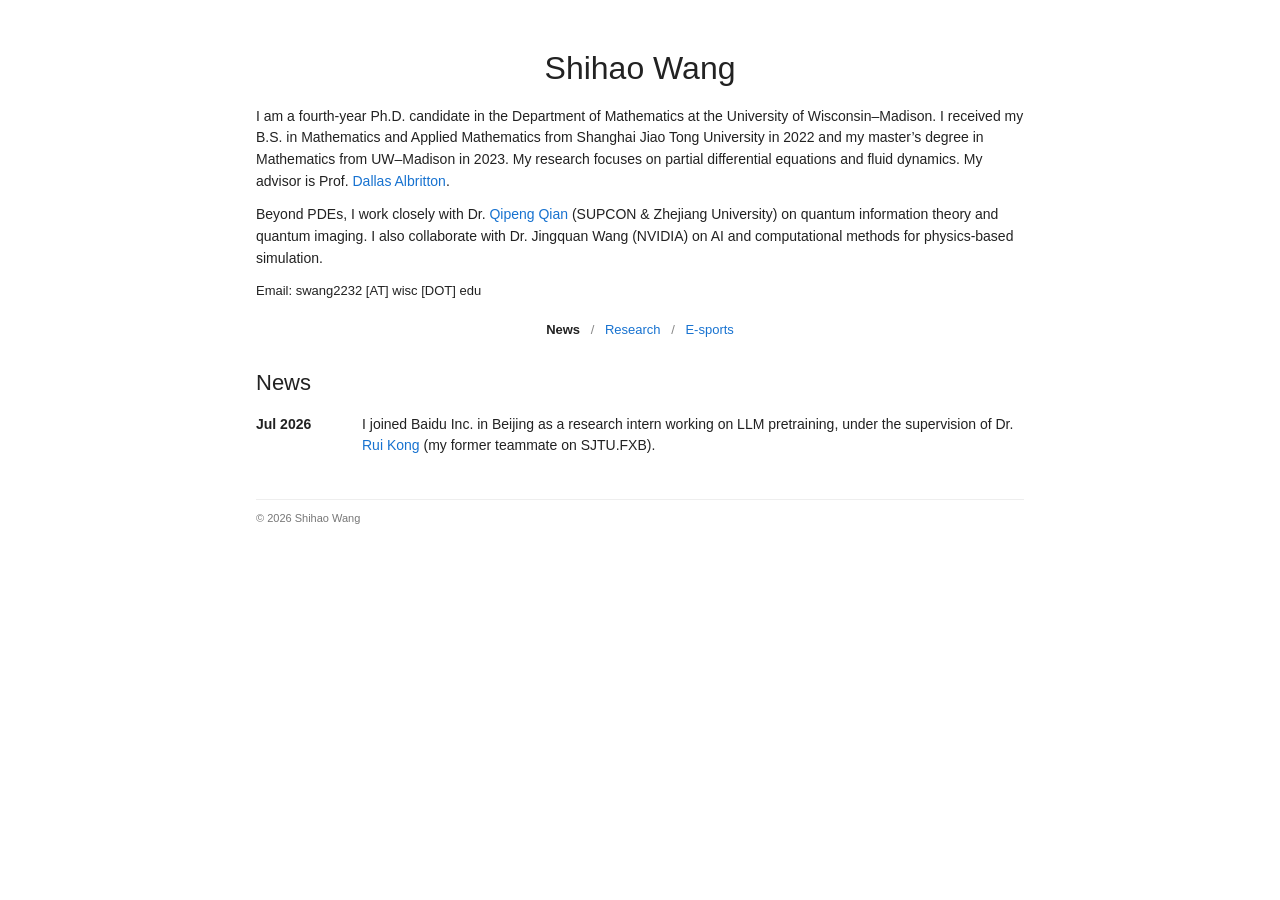
==== index.html @ ec25e183 "Expand the General gaming introduction with favorite genres" ====
<!DOCTYPE html>
<!-- Adapted from Jon Barron's public academic website: https://github.com/jonbarron/jonbarron.github.io -->
<html lang="en">
  <head>
    <meta charset="utf-8">
    <meta name="viewport" content="width=device-width, initial-scale=1">
    <meta name="author" content="Shihao Wang">
    <meta name="description" content="Shihao Wang, fourth-year Ph.D. candidate in mathematics at the University of Wisconsin–Madison. Research in partial differential equations, fluid dynamics, quantum information theory, and quantum imaging.">
    <meta name="theme-color" content="#ffffff">
    <title>Shihao Wang</title>
    <link rel="stylesheet" href="./stylesheet.css">
    <link rel="stylesheet" href="./styles.css?v=20261117-inventory">
    <script type="module" src="./app.js?v=20261117-inventory"></script>
  </head>
  <body>
    <a class="skip-link" href="#main">Skip to content</a>
    <main class="page" id="main">
      <header class="bio" id="about">
        <div class="bio-text">
          <h1 class="name">Shihao Wang</h1>
          <p>
            I am a fourth-year Ph.D. candidate in the Department of Mathematics at the University of Wisconsin–Madison.
            I received my B.S. in Mathematics and Applied Mathematics from Shanghai Jiao Tong University in 2022
            and my master’s degree in Mathematics from UW–Madison in 2023.
            My research focuses on partial differential equations and fluid dynamics.
            My advisor is Prof. <a href="https://dalbrit.github.io/" target="_blank" rel="noopener noreferrer">Dallas Albritton</a>.
          </p>
          <p>
            Beyond PDEs, I work closely with Dr. <a href="https://qqian99.github.io/personal-website/index.html" target="_blank" rel="noopener noreferrer">Qipeng Qian</a> (SUPCON &amp; Zhejiang University)
            on quantum information theory and quantum imaging.
            I also collaborate with Dr. Jingquan Wang (NVIDIA) on AI and computational methods for physics-based simulation.
          </p>
          <p class="email-line">Email: swang2232 [AT] wisc [DOT] edu</p>
          <nav class="bio-links" role="tablist" aria-label="Homepage sections">
            <a class="page-tab" id="page-news-tab" href="#news" role="tab" aria-selected="true" aria-controls="news">News</a><span aria-hidden="true"> / </span>
            <a class="page-tab" id="page-research-tab" href="#research" role="tab" aria-selected="false" aria-controls="research" tabindex="-1">Research</a><span aria-hidden="true"> / </span>
            <a class="page-tab" id="page-esports-tab" href="#esports" role="tab" aria-selected="false" aria-controls="esports" tabindex="-1">E-sports</a>
          </nav>
        </div>
      </header>

      <section id="news" role="tabpanel" aria-labelledby="page-news-tab">
        <div class="section-header">
          <h2 id="news-title">News</h2>
          <dl id="news-items" class="news-list">
            <div class="news-item">
              <dt><time datetime="2026-07">Jul 2026</time></dt>
              <dd>I joined Baidu Inc. in Beijing as a research intern working on LLM pretraining, under the supervision of Dr. <a href="https://rui-kong.github.io/" target="_blank" rel="noopener noreferrer">Rui Kong</a> (my former teammate on SJTU.FXB).</dd>
            </div>
          </dl>
        </div>
      </section>

      <section id="research" role="tabpanel" aria-labelledby="page-research-tab" hidden>
        <div class="section-header">
          <h2 id="research-title">Research</h2>
          <div class="publication-toolbar">
            <div class="filter-group" role="group" aria-label="Filter research by topic">
              <button class="filter active" type="button" data-topic="all" aria-pressed="true">All</button><span aria-hidden="true"> / </span>
              <button class="filter" type="button" data-topic="quantum" aria-pressed="false">Quantum</button><span aria-hidden="true"> / </span>
              <button class="filter" type="button" data-topic="pde" aria-pressed="false">PDE</button><span aria-hidden="true"> / </span>
              <button class="filter" type="button" data-topic="others" aria-pressed="false">Others</button>
            </div>
          </div>
        </div>
        <div id="publication-list" aria-live="polite"><p class="loading-note">Loading research…</p></div>
        <noscript><p class="section-header">Please enable JavaScript to view the research list.</p></noscript>
      </section>

      <section class="esports-section" id="esports" role="tabpanel" aria-labelledby="page-esports-tab" hidden>
        <div class="section-header">
          <h2 id="esports-title">E-sports</h2>
          <div class="esports-tabs" role="tablist" aria-label="E-sports sections">
            <button class="esports-tab active" id="dota-tab" type="button" role="tab" aria-selected="true" aria-controls="esport-dota" data-esport="dota">Dota2</button><span aria-hidden="true"> / </span>
            <button class="esports-tab" id="general-tab" type="button" role="tab" aria-selected="false" aria-controls="esport-general" tabindex="-1" data-esport="general">General</button>
          </div>
          <div id="esport-dota" role="tabpanel" aria-labelledby="dota-tab">
          <p class="dota-intro">I started playing DotA on Warcraft III in 2012 and have since logged around 9,000 hours in Dota 2. My &quot;career&quot; includes university teams and collegiate competitions. I primarily play offlane, with mid/safelane as my secondary roles.</p>
          <h3 class="subsection-title">Competitive Experience</h3>
          <div class="experience-table-wrap" role="region" aria-label="Competitive experience" tabindex="0">
            <table class="experience-table">
              <caption class="sr-only">Dota 2 university teams and collegiate competitions</caption>
              <thead><tr><th scope="col">Years</th><th scope="col">Institution</th><th scope="col">Team &amp; Competition</th><th scope="col">ID</th><th scope="col">Role</th></tr></thead>
              <tbody>
                <tr><td>2018–2019</td><td>Shanghai Jiao Tong University</td><td>Varsity Team @ Various tournaments</td><td>Setsuna</td><td>Supp / Hard supp</td></tr>
                <tr><td>2020–2021</td><td>Shanghai Jiao Tong University</td><td>SJTU.FXB @ ESS II</td><td>KAGAMI</td><td>Mid / Safe</td></tr>
                <tr><td>2021–2022</td><td>University of Wisconsin-Madison</td><td>G3ss Gang @ CSL Open League</td><td>KAGAMI</td><td>Mid / Off</td></tr>
              </tbody>
            </table>
          </div>
          <h3 class="subsection-title">MMR Milestones</h3>
          <dl class="timeline">
            <div><dt><time datetime="2020-10">Oct 2020</time></dt><dd>Reached <strong>5,000 MMR</strong>.</dd></div>
            <div><dt><time datetime="2023-09">Sep 2023</time></dt><dd>Reached <strong>5,630 MMR</strong> (Immortal).</dd></div>
            <div><dt><time datetime="2024-02">Feb 2024</time></dt><dd>Reached <strong>6,000 MMR</strong>.</dd></div>
            <div><dt><time datetime="2024-06">Jun 2024</time></dt><dd>Reached <strong>7,000 MMR</strong>.</dd></div>
            <div><dt><time datetime="2025-06">Jun 2025</time></dt><dd>Reached <strong>7,500 MMR</strong>.</dd></div>
            <div><dt><time datetime="2026-05">May 2026</time></dt><dd>Reached <strong>8,000 MMR</strong>, ranking in the <strong>top 800</strong> on the US East server.</dd></div>
          </dl>
          <p class="mmr-status">Adjusted to <strong>6337 MMR</strong> after <a href="https://www.dota2.com/summerscrub2026" target="_blank" rel="noopener noreferrer">Valve's MMR rescaling</a> (<time datetime="2026-08">August 2026</time>). Leaderboard position unchanged, currently ranked 937.</p>
          <h3 class="subsection-title">Main Account Statistics</h3>
          <div class="player-strip">
            <div class="player-avatar" id="player-avatar" aria-hidden="true"></div>
            <div class="player-summary"><strong id="player-name">KAGAMI</strong><div class="profile-links"><a href="https://www.opendota.com/players/889388443" target="_blank" rel="noopener noreferrer">OpenDota</a><span aria-hidden="true"> / </span><a href="https://stratz.com/players/889388443" target="_blank" rel="noopener noreferrer">STRATZ</a></div></div>
            <div class="rank-medal" id="rank-medal" role="img" aria-label="Immortal, leaderboard rank 937"><img id="rank-medal-image" src="https://www.opendota.com/assets/images/dota2/rank_icons/rank_icon_8.png" alt=""><span class="rank-number" id="rank-number" aria-hidden="true">937</span></div>
          </div>
          <dl class="dota-stats" aria-label="Dota 2 recorded statistics">
            <div><dt>Matches</dt><dd id="stat-total">—</dd></div>
            <div><dt>Win rate</dt><dd id="stat-rate">—</dd></div>
            <div><dt>Wins / losses</dt><dd><span id="stat-wins">—</span> / <span id="stat-losses">—</span></dd></div>
          </dl>
          <p class="signature-heroes">My signature heroes are <strong>Night Stalker</strong>, <strong>Windranger</strong>, and <strong>Broodmother</strong>.</p>
          <div class="hero-table-wrap"><table class="hero-table"><caption class="sr-only">Dota 2 hero usage on this account, ordered by matches played</caption><thead><tr><th scope="col">Hero</th><th scope="col">Matches</th><th scope="col">Win rate</th><th scope="col" aria-label="Average kills / deaths / assists">K / D / A</th></tr></thead><tbody id="hero-body"><tr><td colspan="4" class="hero-empty">Loading hero statistics…</td></tr></tbody></table></div>
          <button id="toggle-heroes" class="text-button" type="button" aria-expanded="false" aria-controls="hero-body" hidden>Show all heroes</button>
          <p id="hero-coverage" class="stats-note">Public matches on this account, including Turbo.</p>
          <p id="data-state" class="data-state"><span>Loading from OpenDota</span></p>
          <p id="stats-message" class="stats-note" role="status"></p>
          </div>
          <div id="esport-general" role="tabpanel" aria-labelledby="general-tab" hidden>
            <p class="general-intro">Besides Dota 2, <s>which I played for a living</s>, I have also played other competitive PvP games, with over 1,000 hours each in StarCraft II and Rainbow Six Siege.</p>
            <p class="general-intro">I am broadly interested in all kinds of video games. My favorite genres are racing games (the Need for Speed and Forza Horizon series), strategy games (the Total War series), and real-time strategy games (from StarCraft and Age of Empires to Command &amp; Conquer). Below is a selection from my Steam library.</p>
            <h3 class="subsection-title" id="inventory-title">Selected Inventory</h3>
            <p id="inventory-state" class="inventory-state" role="status">Loading selected games…</p>
            <ul id="game-inventory" class="game-grid" aria-labelledby="inventory-title" aria-busy="true"></ul>
            <button id="toggle-games" class="text-button inventory-toggle" type="button" aria-expanded="false" aria-controls="game-inventory" hidden>Show all games</button>
          </div>
        </div>
      </section>
      <footer class="site-footer"><span>© <span id="copyright-year">2026</span> Shihao Wang</span></footer>
    </main>
  </body>
</html>
---- stylesheet.css ----
/* latin-ext */
@font-face {
  font-family: 'Lato';
  font-style: italic;
  font-weight: 400;
  font-display: swap;
  src: local('Lato Italic'), local('Lato-Italic'), url(https://fonts.gstatic.com/s/lato/v15/S6u8w4BMUTPHjxsAUi-qNiXg7eU0.woff2) format('woff2');
  unicode-range: U+0100-024F, U+0259, U+1E00-1EFF, U+2020, U+20A0-20AB, U+20AD-20CF, U+2113, U+2C60-2C7F, U+A720-A7FF;
}
/* latin */
@font-face {
  font-family: 'Lato';
  font-style: italic;
  font-weight: 400;
  font-display: swap;
  src: local('Lato Italic'), local('Lato-Italic'), url(https://fonts.gstatic.com/s/lato/v15/S6u8w4BMUTPHjxsAXC-qNiXg7Q.woff2) format('woff2');
  unicode-range: U+0000-00FF, U+0131, U+0152-0153, U+02BB-02BC, U+02C6, U+02DA, U+02DC, U+2000-206F, U+2074, U+20AC, U+2122, U+2191, U+2193, U+2212, U+2215, U+FEFF, U+FFFD;
}
/* latin-ext */
@font-face {
  font-family: 'Lato';
  font-style: italic;
  font-weight: 700;
  font-display: swap;
  src: local('Lato Bold Italic'), local('Lato-BoldItalic'), url(https://fonts.gstatic.com/s/lato/v15/S6u_w4BMUTPHjxsI5wq_FQftx9897sxZ.woff2) format('woff2');
  unicode-range: U+0100-024F, U+0259, U+1E00-1EFF, U+2020, U+20A0-20AB, U+20AD-20CF, U+2113, U+2C60-2C7F, U+A720-A7FF;
}
/* latin */
@font-face {
  font-family: 'Lato';
  font-style: italic;
  font-weight: 700;
  font-display: swap;
  src: local('Lato Bold Italic'), local('Lato-BoldItalic'), url(https://fonts.gstatic.com/s/lato/v15/S6u_w4BMUTPHjxsI5wq_Gwftx9897g.woff2) format('woff2');
  unicode-range: U+0000-00FF, U+0131, U+0152-0153, U+02BB-02BC, U+02C6, U+02DA, U+02DC, U+2000-206F, U+2074, U+20AC, U+2122, U+2191, U+2193, U+2212, U+2215, U+FEFF, U+FFFD;
}
/* latin-ext */
@font-face {
  font-family: 'Lato';
  font-style: normal;
  font-weight: 400;
  font-display: swap;
  src: local('Lato Regular'), local('Lato-Regular'), url(https://fonts.gstatic.com/s/lato/v15/S6uyw4BMUTPHjxAwXiWtFCfQ7A.woff2) format('woff2');
  unicode-range: U+0100-024F, U+0259, U+1E00-1EFF, U+2020, U+20A0-20AB, U+20AD-20CF, U+2113, U+2C60-2C7F, U+A720-A7FF;
}
/* latin */
@font-face {
  font-family: 'Lato';
  font-style: normal;
  font-weight: 400;
  font-display: swap;
  src: local('Lato Regular'), local('Lato-Regular'), url(https://fonts.gstatic.com/s/lato/v15/S6uyw4BMUTPHjx4wXiWtFCc.woff2) format('woff2');
  unicode-range: U+0000-00FF, U+0131, U+0152-0153, U+02BB-02BC, U+02C6, U+02DA, U+02DC, U+2000-206F, U+2074, U+20AC, U+2122, U+2191, U+2193, U+2212, U+2215, U+FEFF, U+FFFD;
}
/* latin-ext */
@font-face {
  font-family: 'Lato';
  font-style: normal;
  font-weight: 700;
  font-display: swap;
  src: local('Lato Bold'), local('Lato-Bold'), url(https://fonts.gstatic.com/s/lato/v15/S6u9w4BMUTPHh6UVSwaPGQ3q5d0N7w.woff2) format('woff2');
  unicode-range: U+0100-024F, U+0259, U+1E00-1EFF, U+2020, U+20A0-20AB, U+20AD-20CF, U+2113, U+2C60-2C7F, U+A720-A7FF;
}
/* latin */
@font-face {
  font-family: 'Lato';
  font-style: normal;
  font-weight: 700;
  font-display: swap;
  src: local('Lato Bold'), local('Lato-Bold'), url(https://fonts.gstatic.com/s/lato/v15/S6u9w4BMUTPHh6UVSwiPGQ3q5d0.woff2) format('woff2');
  unicode-range: U+0000-00FF, U+0131, U+0152-0153, U+02BB-02BC, U+02C6, U+02DA, U+02DC, U+2000-206F, U+2074, U+20AC, U+2122, U+2191, U+2193, U+2212, U+2215, U+FEFF, U+FFFD;
}

body {
  font-family: 'Lato', Verdana, Helvetica, sans-serif;
  font-size: 14px;
}

a {
  color: #1772d0;
  text-decoration: none;
}

a:focus,
a:hover {
  color: #f09228;
  text-decoration: none;
}

h2 {
  margin: 0;
  font-weight: 400;
  font-size: 22px;
}

.page {
  width: 100%;
  max-width: 800px;
  margin: 0 auto;
}

.bio {
  display: flex;
  align-items: center;
}

.bio-text {
  width: 63%;
  padding: 2.5%;
  box-sizing: border-box;
}

.bio-photo {
  width: 37%;
  padding: 2.5%;
  box-sizing: border-box;
}

.bio-photo img {
  width: 100%;
  height: auto;
  display: block;
  object-fit: cover;
  border-radius: 50%;
}

.name {
  padding-top: 20px;
  margin: 0;
  font-weight: 400;
  font-size: 32px;
  text-align: center;
}

.bio-links {
  text-align: center;
}

.section-header {
  padding: 16px;
}

.highlight {
  background-color: #ffffd0;
}

.papers {
  display: flex;
  flex-direction: column;
  gap: 10px;
  margin-top: 10px;
}

.paper,
.misc-row {
  display: grid;
  grid-template-columns: 192px minmax(0, 1fr);
  align-items: center;
}

.paper.highlighted {
  background-color: #ffffd0;
}

.paper-media,
.misc-badge {
  padding: 16px;
}

.misc-badge {
  text-align: center;
}

.paper-info,
.misc-links {
  padding: 8px;
}

.papertitle {
  font-size: 14px;
  font-weight: 700;
}

.paper-authors {
  text-wrap: balance;
}

.paper-authors a,
.paper-authors strong,
.paper-authors .author {
  white-space: nowrap;
}

.award {
  color: red;
}

.award-highlight {
  color: #ff8080;
}

.paper-desc {
  margin: 14px 0 0;
}

.one {
  width: 160px;
  height: 160px;
  position: relative;
}

.one-short,
.one-short .two {
  height: 120px;
}

.two {
  width: 160px;
  height: 160px;
  position: absolute;
  opacity: 0;
  pointer-events: none;
  transition: opacity 0.2s ease-in-out;
}

.one img,
.paper-media > img {
  width: 100%;
  height: auto;
  display: block;
}

.one video {
  width: 100%;
  height: 100%;
  display: block;
}

.paper:hover > .paper-media > .one > .two,
.paper.hover-active > .paper-media > .one > .two {
  opacity: 1;
  pointer-events: auto;
}

.colored-box {
  color: #000;
  padding: 20px;
  display: inline-block;
  border-radius: 10px;
}

.site-footer {
  text-align: right;
  font-size: small;
  margin-top: 18px;
}

@media (max-width: 600px) {
  body {
    margin: 0;
  }

  .bio {
    flex-direction: column-reverse;
  }

  .bio-text {
    width: 100%;
    padding: 8px 16px;
  }

  .bio-photo {
    width: 100%;
    padding: 20px 16px 0;
    text-align: center;
  }

  .bio-photo img {
    width: 148px;
    margin: 0 auto;
  }

  .name {
    padding-top: 8px;
    font-size: 28px;
  }

  .paper,
  .misc-row {
    grid-template-columns: 124px minmax(0, 1fr);
  }

  .paper-media,
  .misc-badge {
    padding: 12px 8px 12px 12px;
  }

  .paper-info,
  .misc-links {
    padding: 10px 12px 10px 6px;
  }

  .one,
  .two {
    width: 104px;
    height: 104px;
  }

  .one-short,
  .one-short .two {
    height: 78px;
  }

  .colored-box {
    padding: 12px 8px;
    box-sizing: border-box;
    width: 104px;
  }

  .colored-box h2 {
    font-size: 15px;
  }
}
---- styles.css ----
/* Personal adaptations to the unmodified Jon Barron template in stylesheet.css. */
*{box-sizing:border-box}
html{scroll-padding-top:24px}
body{margin:0;background:#fff;color:#222;line-height:1.55}
button{font-family:inherit;font-size:inherit;cursor:pointer}
button:focus-visible,a:focus-visible{outline:2px solid #1772d0;outline-offset:3px}
button:disabled{cursor:wait;opacity:.6}
[hidden]{display:none!important}
.page{padding:20px 0 30px}
.bio-text{width:100%;padding:16px 16px 10px}
.name{padding-top:8px}
.bio-text>p{margin:12px 0}
.email-line{font-size:13px}
.bio-links{margin:18px 0 0;font-size:13px}
.page-tab[aria-selected="true"]{color:#222;font-weight:700}
.bio-links>span,.profile-links>span{padding:0 7px;color:#888}
.section-header{padding:16px}
.news-list{margin:14px 0 0}
.news-item{display:grid;grid-template-columns:90px minmax(0,1fr);gap:16px}
.news-item dt{font-weight:700;white-space:nowrap}
.news-item dd{margin:0}
.publication-toolbar{display:flex;align-items:center;justify-content:space-between;gap:15px;margin-top:10px;font-size:13px}
.filter-group{display:flex;flex-wrap:wrap;align-items:center;row-gap:4px}
.filter{color:#1772d0;background:none;border:0;padding:2px 0}
.filter:hover,.esports-tab:hover,.text-button:hover{color:#f09228}
.filter.active{color:#222;font-weight:700}
.filter-group>span{color:#999;padding:0 8px}
.papers{margin-top:0;gap:20px}
.paper-status{font-weight:400}
.paper{grid-template-columns:minmax(0,1fr);align-items:start}
.paper-info{padding:0 16px}
.papertitle{margin:0 0 2px;line-height:1.5}
.paper-title-link{font-weight:400;white-space:nowrap}
.paper-authors{margin:0;text-wrap:initial}
.paper-authors span{white-space:normal}
.contribution-note{margin:3px 0 0;font-size:12px;color:#666;font-style:italic}
.paper-venue{margin-top:2px;font-size:13px}
.paper-links{margin-top:3px;font-size:13px}
.paper-links>*+*::before{content:' / ';color:#777;margin:0 5px}
.loading-note,.empty-filter{margin:0;padding:10px 16px;color:#666}
.esports-section{margin-top:0}
.esports-tabs{display:flex;align-items:center;margin:10px 0 16px;font-size:13px}
.esports-tab{color:#1772d0;background:none;border:0;padding:2px 0}
.esports-tab.active{color:#222;font-weight:700}
.esports-tabs>span{color:#999;padding:0 8px}
.dota-intro{margin:0 0 18px}
#esport-general{min-height:30px}
.general-intro{margin:0 0 18px}
.game-grid{display:grid;grid-template-columns:repeat(6,minmax(0,1fr));gap:22px 14px;list-style:none;margin:16px 0 0;padding:0;align-items:start}
.game-card{min-width:0}
.game-card figure{margin:0}
.game-cover{aspect-ratio:2/3;width:100%;overflow:hidden;background-color:#f2f2f2;background-repeat:no-repeat;border-radius:2px}
.game-cover img{display:block;width:100%;height:100%;object-fit:cover}
.game-card figcaption{margin-top:7px;color:#444;font-size:11.5px;line-height:1.4;overflow-wrap:anywhere}
.cover-unavailable{display:flex;align-items:center;justify-content:center;padding:12px;color:#666;font-size:12px;text-align:center}
.inventory-state{font-size:13px;color:#666;margin:12px 0}
.inventory-toggle{font-size:13px;margin-top:10px;padding:10px 0}
.subsection-title{font-size:15px;font-weight:700;margin:20px 0 8px}
.subsection-title+p{margin:0 0 14px}
.experience-table-wrap{overflow-x:auto}
.experience-table-wrap:focus-visible{outline:2px solid #1772d0;outline-offset:3px}
.experience-table{width:100%;min-width:650px;border-collapse:collapse;text-align:left;font-size:12px}
.experience-table th{font-weight:400;color:#666;border-bottom:1px solid #ccc;padding:7px 12px 7px 0}
.experience-table td{padding:9px 12px 9px 0;border-bottom:1px solid #eee;vertical-align:top}
.experience-table th:last-child,.experience-table td:last-child{padding-right:0}
.experience-table th:nth-child(2){width:28%}
.experience-table th:nth-child(3){width:29%}
.experience-table td:first-child,.experience-table td:nth-child(4),.experience-table td:last-child{white-space:nowrap}
.timeline{margin:0;font-size:13px}
.timeline>div{display:grid;grid-template-columns:135px minmax(0,1fr);gap:15px;margin:7px 0}
.timeline dt{color:#666}
.timeline dd{margin:0}
.mmr-status{margin:16px 0 0;font-size:13px;line-height:1.6}
.player-strip{display:flex;align-items:center;gap:10px}
.player-avatar{width:38px;height:38px;background:#f4f4f4;flex-shrink:0}
.player-avatar img{display:block;width:100%;height:100%;object-fit:cover}
.rank-medal{position:relative;width:42px;height:42px;flex-shrink:0}
.rank-medal img{display:block;width:42px;height:42px}
.rank-number{position:absolute;left:0;right:0;bottom:3px;text-align:center;color:#ecd9c8;font-size:9px;font-weight:700;line-height:10px;text-shadow:1px 1px 2px #000,0 0 3px #000}
.rank-medal.image-unavailable{height:auto;font-size:12px;color:#666;text-align:center}
.rank-medal.image-unavailable .rank-number{position:static;color:inherit;text-shadow:none;font-size:12px}
.profile-links{font-size:12px;margin-top:1px}
.profile-links>span{padding-inline:3px}
.dota-stats{display:flex;flex-wrap:wrap;column-gap:28px;row-gap:10px;margin:18px 0 20px;font-size:13px}
.dota-stats>div{display:flex;align-items:center;gap:7px}
.dota-stats dt{color:#666}
.dota-stats dd{margin:0;font-weight:700}
.signature-heroes{margin:0 0 14px;font-size:13px}
.hero-table-wrap{overflow:auto}
.hero-table{width:100%;min-width:340px;border-collapse:collapse;font-size:12px;text-align:left;font-variant-numeric:tabular-nums}
.hero-table th{font-weight:400;color:#666;border-bottom:1px solid #ccc;padding:7px 0}
.hero-table td{padding:8px 0;border-bottom:1px solid #eee}
.hero-table th:first-child{width:36%}
.hero-table th:not(:first-child),.hero-table td:not(:first-child){text-align:right;padding-left:12px}
.hero-kda{white-space:nowrap}
.hero-cell{display:flex;align-items:center;gap:8px;white-space:nowrap}
.hero-portrait{width:36px;height:21px;object-fit:cover}
.hero-fallback{width:36px;height:21px;display:inline-flex;justify-content:center;align-items:center;background:#f1f1f1;color:#888}
.hero-empty{text-align:center;padding:20px 5px!important;white-space:normal;color:#666}
.text-button{font-size:12px;border:0;padding:10px 0 6px;background:none;color:#1772d0}
.data-state{font-size:11px;color:#666;margin:10px 0 0}
.stats-note{font-size:11px;color:#777;line-height:1.5;margin:2px 0 0}
.site-footer{margin:26px 16px 0;border-top:1px solid #eee;padding-top:10px;display:flex;justify-content:space-between;gap:15px;font-size:11px;color:#777;text-align:left}
.sr-only{position:absolute;width:1px;height:1px;margin:-1px;padding:0;overflow:hidden;clip:rect(0,0,0,0);white-space:nowrap;border:0}
.skip-link{position:fixed;top:-60px;left:12px;background:#fff;border:1px solid #aaa;padding:8px 12px;z-index:10}
.skip-link:focus{top:10px}
@media(max-width:700px){.game-grid{grid-template-columns:repeat(4,minmax(0,1fr))}}
@media(max-width:520px){.game-grid{grid-template-columns:repeat(3,minmax(0,1fr));gap:20px 12px}}
@media(max-width:360px){.game-grid{grid-template-columns:repeat(2,minmax(0,1fr))}}
@media(max-width:600px){
  .page{padding:12px 0 22px}
  .bio-text{padding:8px 18px 10px}
  .name{font-size:28px}
  .section-header{padding:14px 18px}
  .news-item{grid-template-columns:76px minmax(0,1fr);gap:12px}
  .paper{grid-template-columns:minmax(0,1fr)}
  .paper-info{padding:0 18px}
  .papers{gap:22px}
  .publication-toolbar{font-size:12px}
  .publication-toolbar{align-items:flex-start}
  .filter-group>span{padding-inline:6px}
  .dota-stats{column-gap:20px;row-gap:8px}
  .timeline>div{grid-template-columns:108px minmax(0,1fr);gap:10px}
  .site-footer{margin-inline:18px;flex-direction:column;gap:4px}
}
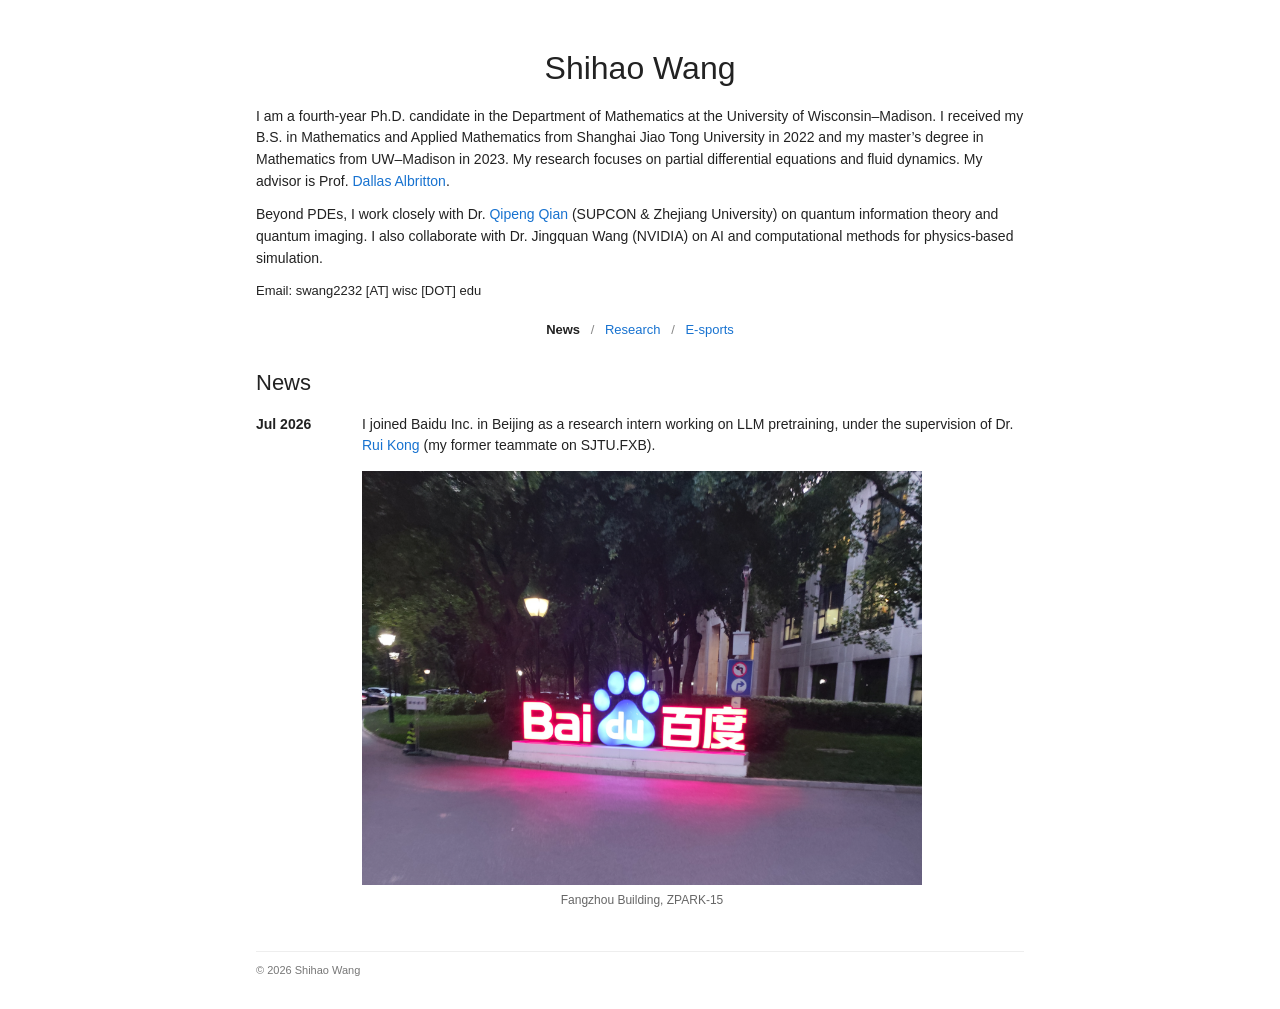
==== commit 9cf3aa15: "Add Fangzhou Building photo to Baidu internship news" ====
--- a/index.html
+++ b/index.html
@@ -9,8 +9,8 @@
     <meta name="theme-color" content="#ffffff">
     <title>Shihao Wang</title>
     <link rel="stylesheet" href="./stylesheet.css">
-    <link rel="stylesheet" href="./styles.css?v=20261117-inventory">
-    <script type="module" src="./app.js?v=20261117-inventory"></script>
+    <link rel="stylesheet" href="./styles.css?v=20261117-news-photo">
+    <script type="module" src="./app.js?v=20261117-curated"></script>
   </head>
   <body>
     <a class="skip-link" href="#main">Skip to content</a>
@@ -45,7 +45,13 @@
           <dl id="news-items" class="news-list">
             <div class="news-item">
               <dt><time datetime="2026-07">Jul 2026</time></dt>
-              <dd>I joined Baidu Inc. in Beijing as a research intern working on LLM pretraining, under the supervision of Dr. <a href="https://rui-kong.github.io/" target="_blank" rel="noopener noreferrer">Rui Kong</a> (my former teammate on SJTU.FXB).</dd>
+              <dd>
+                I joined Baidu Inc. in Beijing as a research intern working on LLM pretraining, under the supervision of Dr. <a href="https://rui-kong.github.io/" target="_blank" rel="noopener noreferrer">Rui Kong</a> (my former teammate on SJTU.FXB).
+                <figure class="news-photo">
+                  <img src="./assets/news/fangzhou-building.png" alt="Illuminated Baidu sign outside Fangzhou Building at dusk" width="928" height="685" loading="lazy" decoding="async">
+                  <figcaption>Fangzhou Building, ZPARK-15</figcaption>
+                </figure>
+              </dd>
             </div>
           </dl>
         </div>
@@ -117,12 +123,12 @@
           <p id="stats-message" class="stats-note" role="status"></p>
           </div>
           <div id="esport-general" role="tabpanel" aria-labelledby="general-tab" hidden>
-            <p class="general-intro">Besides Dota 2, <s>which I played for a living</s>, I have also played other competitive PvP games, with over 1,000 hours each in StarCraft II and Rainbow Six Siege.</p>
-            <p class="general-intro">I am broadly interested in all kinds of video games. My favorite genres are racing games (the Need for Speed and Forza Horizon series), strategy games (the Total War series), and real-time strategy games (from StarCraft and Age of Empires to Command &amp; Conquer). Below is a selection from my Steam library.</p>
+            <p class="general-intro">Besides Dota 2, <s>which I played for a living</s>, I have also enjoyed other competitive PvP games, with over 1,000 hours each in <strong>StarCraft II</strong> and <strong>Rainbow Six Siege</strong>.</p>
+            <p class="general-intro">Moreover, I am broadly interested in all kinds of video games. My favorite genres are racing (the <strong>NFS</strong> and <strong>Forza</strong> series), real-time strategy (the <strong>SC</strong>, <strong>AoE</strong>, and <strong>C&amp;C</strong> series), and first-person shooters (the <strong>R6</strong> and <strong>Battlefield</strong> series). Below is part of my Steam library.</p>
             <h3 class="subsection-title" id="inventory-title">Selected Inventory</h3>
             <p id="inventory-state" class="inventory-state" role="status">Loading selected games…</p>
             <ul id="game-inventory" class="game-grid" aria-labelledby="inventory-title" aria-busy="true"></ul>
-            <button id="toggle-games" class="text-button inventory-toggle" type="button" aria-expanded="false" aria-controls="game-inventory" hidden>Show all games</button>
+            <button id="toggle-games" class="text-button inventory-toggle" type="button" aria-expanded="false" aria-controls="game-inventory" hidden>Show more</button>
           </div>
         </div>
       </section>
--- a/styles.css
+++ b/styles.css
@@ -19,6 +19,9 @@
 .news-item{display:grid;grid-template-columns:90px minmax(0,1fr);gap:16px}
 .news-item dt{font-weight:700;white-space:nowrap}
 .news-item dd{margin:0}
+.news-photo{width:100%;max-width:560px;margin:14px 0 0}
+.news-photo img{display:block;width:100%;height:auto}
+.news-photo figcaption{margin-top:6px;font-size:12px;color:#666;text-align:center}
 .publication-toolbar{display:flex;align-items:center;justify-content:space-between;gap:15px;margin-top:10px;font-size:13px}
 .filter-group{display:flex;flex-wrap:wrap;align-items:center;row-gap:4px}
 .filter{color:#1772d0;background:none;border:0;padding:2px 0}
@@ -104,15 +107,13 @@
 .sr-only{position:absolute;width:1px;height:1px;margin:-1px;padding:0;overflow:hidden;clip:rect(0,0,0,0);white-space:nowrap;border:0}
 .skip-link{position:fixed;top:-60px;left:12px;background:#fff;border:1px solid #aaa;padding:8px 12px;z-index:10}
 .skip-link:focus{top:10px}
-@media(max-width:700px){.game-grid{grid-template-columns:repeat(4,minmax(0,1fr))}}
-@media(max-width:520px){.game-grid{grid-template-columns:repeat(3,minmax(0,1fr));gap:20px 12px}}
-@media(max-width:360px){.game-grid{grid-template-columns:repeat(2,minmax(0,1fr))}}
+@media(max-width:700px){.game-grid{grid-template-columns:repeat(3,minmax(0,1fr));gap:20px 12px}}
 @media(max-width:600px){
   .page{padding:12px 0 22px}
   .bio-text{padding:8px 18px 10px}
   .name{font-size:28px}
   .section-header{padding:14px 18px}
-  .news-item{grid-template-columns:76px minmax(0,1fr);gap:12px}
+  .news-item{grid-template-columns:minmax(0,1fr);gap:6px}
   .paper{grid-template-columns:minmax(0,1fr)}
   .paper-info{padding:0 18px}
   .papers{gap:22px}
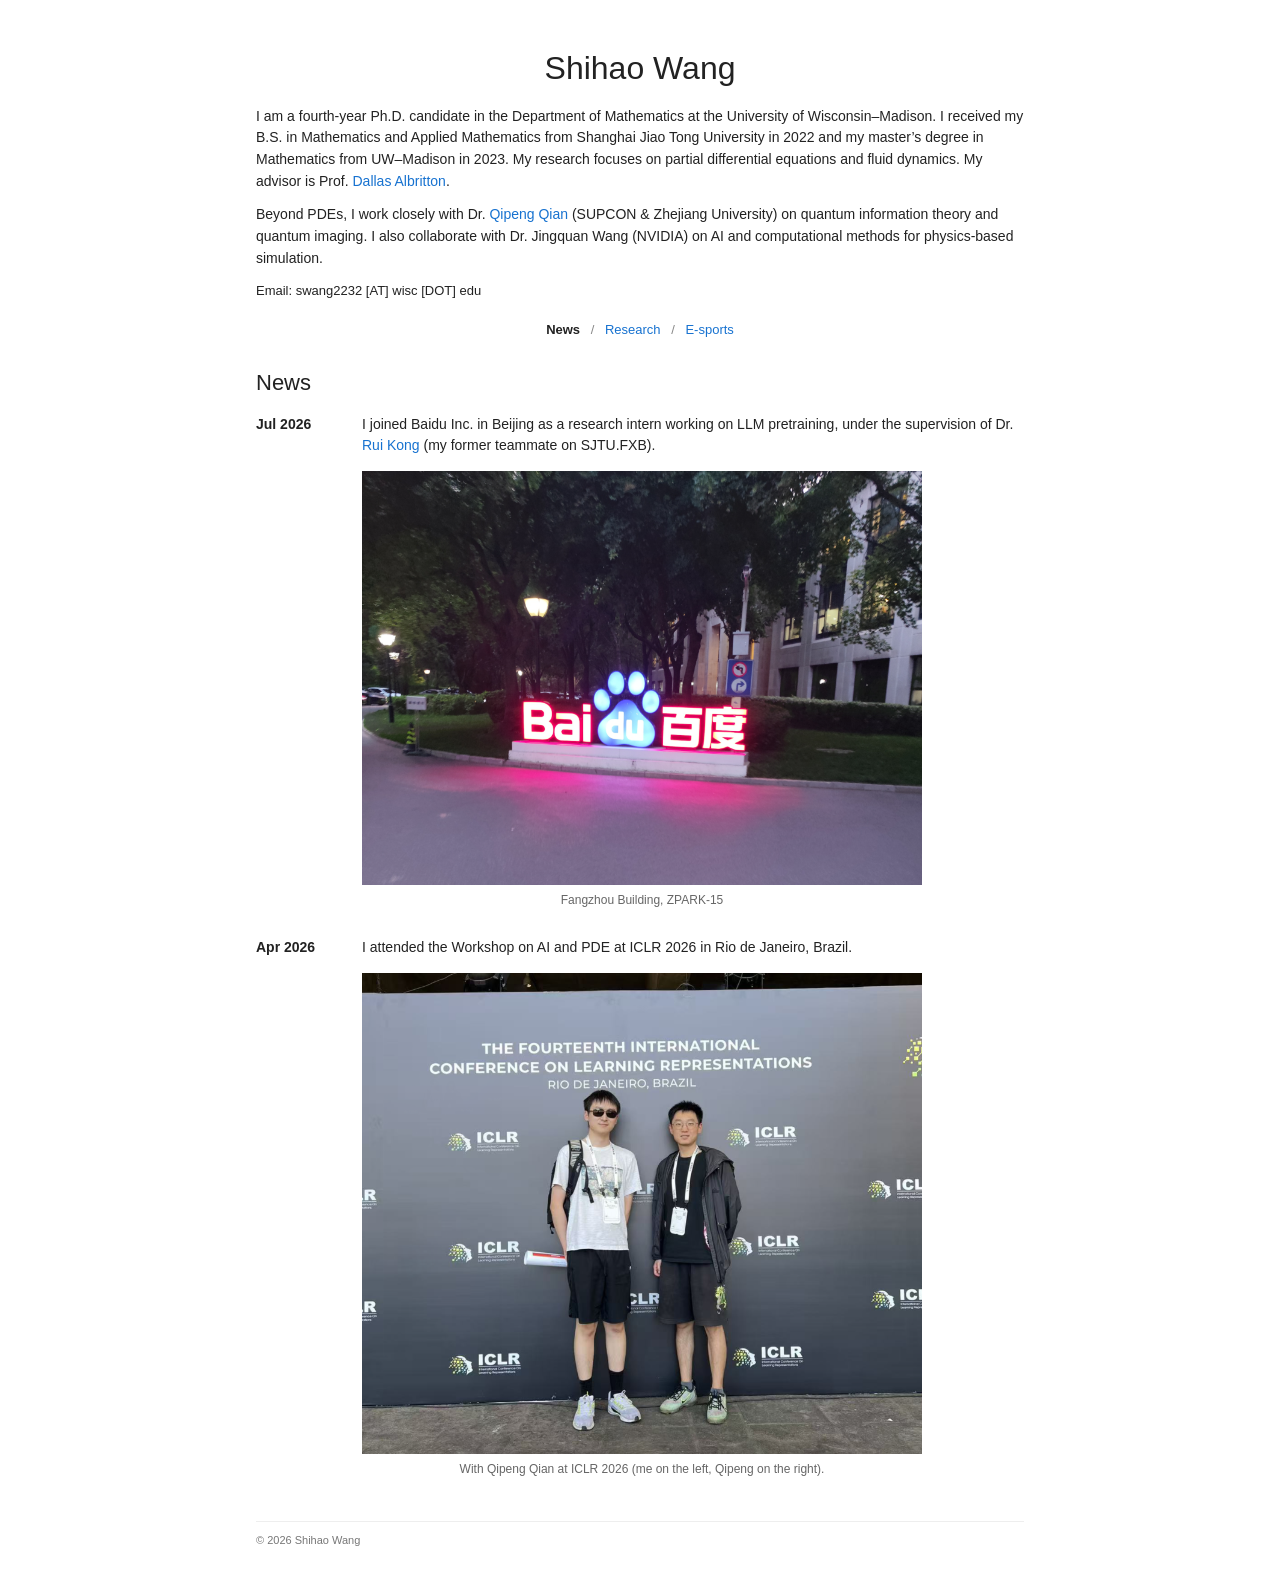
==== commit a468e1aa: "Add April 2026 ICLR workshop news and photo" ====
--- a/index.html
+++ b/index.html
@@ -1,138 +1,148 @@
-<!DOCTYPE html>
-<!-- Adapted from Jon Barron's public academic website: https://github.com/jonbarron/jonbarron.github.io -->
-<html lang="en">
-  <head>
-    <meta charset="utf-8">
-    <meta name="viewport" content="width=device-width, initial-scale=1">
-    <meta name="author" content="Shihao Wang">
-    <meta name="description" content="Shihao Wang, fourth-year Ph.D. candidate in mathematics at the University of Wisconsin–Madison. Research in partial differential equations, fluid dynamics, quantum information theory, and quantum imaging.">
-    <meta name="theme-color" content="#ffffff">
-    <title>Shihao Wang</title>
-    <link rel="stylesheet" href="./stylesheet.css">
-    <link rel="stylesheet" href="./styles.css?v=20261117-news-photo">
-    <script type="module" src="./app.js?v=20261117-curated"></script>
-  </head>
-  <body>
-    <a class="skip-link" href="#main">Skip to content</a>
-    <main class="page" id="main">
-      <header class="bio" id="about">
-        <div class="bio-text">
-          <h1 class="name">Shihao Wang</h1>
-          <p>
-            I am a fourth-year Ph.D. candidate in the Department of Mathematics at the University of Wisconsin–Madison.
-            I received my B.S. in Mathematics and Applied Mathematics from Shanghai Jiao Tong University in 2022
-            and my master’s degree in Mathematics from UW–Madison in 2023.
-            My research focuses on partial differential equations and fluid dynamics.
-            My advisor is Prof. <a href="https://dalbrit.github.io/" target="_blank" rel="noopener noreferrer">Dallas Albritton</a>.
-          </p>
-          <p>
-            Beyond PDEs, I work closely with Dr. <a href="https://qqian99.github.io/personal-website/index.html" target="_blank" rel="noopener noreferrer">Qipeng Qian</a> (SUPCON &amp; Zhejiang University)
-            on quantum information theory and quantum imaging.
-            I also collaborate with Dr. Jingquan Wang (NVIDIA) on AI and computational methods for physics-based simulation.
-          </p>
-          <p class="email-line">Email: swang2232 [AT] wisc [DOT] edu</p>
-          <nav class="bio-links" role="tablist" aria-label="Homepage sections">
-            <a class="page-tab" id="page-news-tab" href="#news" role="tab" aria-selected="true" aria-controls="news">News</a><span aria-hidden="true"> / </span>
-            <a class="page-tab" id="page-research-tab" href="#research" role="tab" aria-selected="false" aria-controls="research" tabindex="-1">Research</a><span aria-hidden="true"> / </span>
-            <a class="page-tab" id="page-esports-tab" href="#esports" role="tab" aria-selected="false" aria-controls="esports" tabindex="-1">E-sports</a>
-          </nav>
-        </div>
-      </header>
-
-      <section id="news" role="tabpanel" aria-labelledby="page-news-tab">
-        <div class="section-header">
-          <h2 id="news-title">News</h2>
-          <dl id="news-items" class="news-list">
-            <div class="news-item">
-              <dt><time datetime="2026-07">Jul 2026</time></dt>
-              <dd>
-                I joined Baidu Inc. in Beijing as a research intern working on LLM pretraining, under the supervision of Dr. <a href="https://rui-kong.github.io/" target="_blank" rel="noopener noreferrer">Rui Kong</a> (my former teammate on SJTU.FXB).
-                <figure class="news-photo">
-                  <img src="./assets/news/fangzhou-building.png" alt="Illuminated Baidu sign outside Fangzhou Building at dusk" width="928" height="685" loading="lazy" decoding="async">
-                  <figcaption>Fangzhou Building, ZPARK-15</figcaption>
-                </figure>
-              </dd>
-            </div>
-          </dl>
-        </div>
-      </section>
-
-      <section id="research" role="tabpanel" aria-labelledby="page-research-tab" hidden>
-        <div class="section-header">
-          <h2 id="research-title">Research</h2>
-          <div class="publication-toolbar">
-            <div class="filter-group" role="group" aria-label="Filter research by topic">
-              <button class="filter active" type="button" data-topic="all" aria-pressed="true">All</button><span aria-hidden="true"> / </span>
-              <button class="filter" type="button" data-topic="quantum" aria-pressed="false">Quantum</button><span aria-hidden="true"> / </span>
-              <button class="filter" type="button" data-topic="pde" aria-pressed="false">PDE</button><span aria-hidden="true"> / </span>
-              <button class="filter" type="button" data-topic="others" aria-pressed="false">Others</button>
-            </div>
-          </div>
-        </div>
-        <div id="publication-list" aria-live="polite"><p class="loading-note">Loading research…</p></div>
-        <noscript><p class="section-header">Please enable JavaScript to view the research list.</p></noscript>
-      </section>
-
-      <section class="esports-section" id="esports" role="tabpanel" aria-labelledby="page-esports-tab" hidden>
-        <div class="section-header">
-          <h2 id="esports-title">E-sports</h2>
-          <div class="esports-tabs" role="tablist" aria-label="E-sports sections">
-            <button class="esports-tab active" id="dota-tab" type="button" role="tab" aria-selected="true" aria-controls="esport-dota" data-esport="dota">Dota2</button><span aria-hidden="true"> / </span>
-            <button class="esports-tab" id="general-tab" type="button" role="tab" aria-selected="false" aria-controls="esport-general" tabindex="-1" data-esport="general">General</button>
-          </div>
-          <div id="esport-dota" role="tabpanel" aria-labelledby="dota-tab">
-          <p class="dota-intro">I started playing DotA on Warcraft III in 2012 and have since logged around 9,000 hours in Dota 2. My &quot;career&quot; includes university teams and collegiate competitions. I primarily play offlane, with mid/safelane as my secondary roles.</p>
-          <h3 class="subsection-title">Competitive Experience</h3>
-          <div class="experience-table-wrap" role="region" aria-label="Competitive experience" tabindex="0">
-            <table class="experience-table">
-              <caption class="sr-only">Dota 2 university teams and collegiate competitions</caption>
-              <thead><tr><th scope="col">Years</th><th scope="col">Institution</th><th scope="col">Team &amp; Competition</th><th scope="col">ID</th><th scope="col">Role</th></tr></thead>
-              <tbody>
-                <tr><td>2018–2019</td><td>Shanghai Jiao Tong University</td><td>Varsity Team @ Various tournaments</td><td>Setsuna</td><td>Supp / Hard supp</td></tr>
-                <tr><td>2020–2021</td><td>Shanghai Jiao Tong University</td><td>SJTU.FXB @ ESS II</td><td>KAGAMI</td><td>Mid / Safe</td></tr>
-                <tr><td>2021–2022</td><td>University of Wisconsin-Madison</td><td>G3ss Gang @ CSL Open League</td><td>KAGAMI</td><td>Mid / Off</td></tr>
-              </tbody>
-            </table>
-          </div>
-          <h3 class="subsection-title">MMR Milestones</h3>
-          <dl class="timeline">
-            <div><dt><time datetime="2020-10">Oct 2020</time></dt><dd>Reached <strong>5,000 MMR</strong>.</dd></div>
-            <div><dt><time datetime="2023-09">Sep 2023</time></dt><dd>Reached <strong>5,630 MMR</strong> (Immortal).</dd></div>
-            <div><dt><time datetime="2024-02">Feb 2024</time></dt><dd>Reached <strong>6,000 MMR</strong>.</dd></div>
-            <div><dt><time datetime="2024-06">Jun 2024</time></dt><dd>Reached <strong>7,000 MMR</strong>.</dd></div>
-            <div><dt><time datetime="2025-06">Jun 2025</time></dt><dd>Reached <strong>7,500 MMR</strong>.</dd></div>
-            <div><dt><time datetime="2026-05">May 2026</time></dt><dd>Reached <strong>8,000 MMR</strong>, ranking in the <strong>top 800</strong> on the US East server.</dd></div>
-          </dl>
-          <p class="mmr-status">Adjusted to <strong>6337 MMR</strong> after <a href="https://www.dota2.com/summerscrub2026" target="_blank" rel="noopener noreferrer">Valve's MMR rescaling</a> (<time datetime="2026-08">August 2026</time>). Leaderboard position unchanged, currently ranked 937.</p>
-          <h3 class="subsection-title">Main Account Statistics</h3>
-          <div class="player-strip">
-            <div class="player-avatar" id="player-avatar" aria-hidden="true"></div>
-            <div class="player-summary"><strong id="player-name">KAGAMI</strong><div class="profile-links"><a href="https://www.opendota.com/players/889388443" target="_blank" rel="noopener noreferrer">OpenDota</a><span aria-hidden="true"> / </span><a href="https://stratz.com/players/889388443" target="_blank" rel="noopener noreferrer">STRATZ</a></div></div>
-            <div class="rank-medal" id="rank-medal" role="img" aria-label="Immortal, leaderboard rank 937"><img id="rank-medal-image" src="https://www.opendota.com/assets/images/dota2/rank_icons/rank_icon_8.png" alt=""><span class="rank-number" id="rank-number" aria-hidden="true">937</span></div>
-          </div>
-          <dl class="dota-stats" aria-label="Dota 2 recorded statistics">
-            <div><dt>Matches</dt><dd id="stat-total">—</dd></div>
-            <div><dt>Win rate</dt><dd id="stat-rate">—</dd></div>
-            <div><dt>Wins / losses</dt><dd><span id="stat-wins">—</span> / <span id="stat-losses">—</span></dd></div>
-          </dl>
-          <p class="signature-heroes">My signature heroes are <strong>Night Stalker</strong>, <strong>Windranger</strong>, and <strong>Broodmother</strong>.</p>
-          <div class="hero-table-wrap"><table class="hero-table"><caption class="sr-only">Dota 2 hero usage on this account, ordered by matches played</caption><thead><tr><th scope="col">Hero</th><th scope="col">Matches</th><th scope="col">Win rate</th><th scope="col" aria-label="Average kills / deaths / assists">K / D / A</th></tr></thead><tbody id="hero-body"><tr><td colspan="4" class="hero-empty">Loading hero statistics…</td></tr></tbody></table></div>
-          <button id="toggle-heroes" class="text-button" type="button" aria-expanded="false" aria-controls="hero-body" hidden>Show all heroes</button>
-          <p id="hero-coverage" class="stats-note">Public matches on this account, including Turbo.</p>
-          <p id="data-state" class="data-state"><span>Loading from OpenDota</span></p>
-          <p id="stats-message" class="stats-note" role="status"></p>
-          </div>
-          <div id="esport-general" role="tabpanel" aria-labelledby="general-tab" hidden>
-            <p class="general-intro">Besides Dota 2, <s>which I played for a living</s>, I have also enjoyed other competitive PvP games, with over 1,000 hours each in <strong>StarCraft II</strong> and <strong>Rainbow Six Siege</strong>.</p>
-            <p class="general-intro">Moreover, I am broadly interested in all kinds of video games. My favorite genres are racing (the <strong>NFS</strong> and <strong>Forza</strong> series), real-time strategy (the <strong>SC</strong>, <strong>AoE</strong>, and <strong>C&amp;C</strong> series), and first-person shooters (the <strong>R6</strong> and <strong>Battlefield</strong> series). Below is part of my Steam library.</p>
-            <h3 class="subsection-title" id="inventory-title">Selected Inventory</h3>
-            <p id="inventory-state" class="inventory-state" role="status">Loading selected games…</p>
-            <ul id="game-inventory" class="game-grid" aria-labelledby="inventory-title" aria-busy="true"></ul>
-            <button id="toggle-games" class="text-button inventory-toggle" type="button" aria-expanded="false" aria-controls="game-inventory" hidden>Show more</button>
-          </div>
-        </div>
-      </section>
-      <footer class="site-footer"><span>© <span id="copyright-year">2026</span> Shihao Wang</span></footer>
-    </main>
-  </body>
-</html>
+<!DOCTYPE html>
+<!-- Adapted from Jon Barron's public academic website: https://github.com/jonbarron/jonbarron.github.io -->
+<html lang="en">
+  <head>
+    <meta charset="utf-8">
+    <meta name="viewport" content="width=device-width, initial-scale=1">
+    <meta name="author" content="Shihao Wang">
+    <meta name="description" content="Shihao Wang, fourth-year Ph.D. candidate in mathematics at the University of Wisconsin–Madison. Research in partial differential equations, fluid dynamics, quantum information theory, and quantum imaging.">
+    <meta name="theme-color" content="#ffffff">
+    <title>Shihao Wang</title>
+    <link rel="stylesheet" href="./stylesheet.css">
+    <link rel="stylesheet" href="./styles.css?v=20261117-iclr-news">
+    <script type="module" src="./app.js?v=20261117-curated"></script>
+  </head>
+  <body>
+    <a class="skip-link" href="#main">Skip to content</a>
+    <main class="page" id="main">
+      <header class="bio" id="about">
+        <div class="bio-text">
+          <h1 class="name">Shihao Wang</h1>
+          <p>
+            I am a fourth-year Ph.D. candidate in the Department of Mathematics at the University of Wisconsin–Madison.
+            I received my B.S. in Mathematics and Applied Mathematics from Shanghai Jiao Tong University in 2022
+            and my master’s degree in Mathematics from UW–Madison in 2023.
+            My research focuses on partial differential equations and fluid dynamics.
+            My advisor is Prof. <a href="https://dalbrit.github.io/" target="_blank" rel="noopener noreferrer">Dallas Albritton</a>.
+          </p>
+          <p>
+            Beyond PDEs, I work closely with Dr. <a href="https://qqian99.github.io/personal-website/index.html" target="_blank" rel="noopener noreferrer">Qipeng Qian</a> (SUPCON &amp; Zhejiang University)
+            on quantum information theory and quantum imaging.
+            I also collaborate with Dr. Jingquan Wang (NVIDIA) on AI and computational methods for physics-based simulation.
+          </p>
+          <p class="email-line">Email: swang2232 [AT] wisc [DOT] edu</p>
+          <nav class="bio-links" role="tablist" aria-label="Homepage sections">
+            <a class="page-tab" id="page-news-tab" href="#news" role="tab" aria-selected="true" aria-controls="news">News</a><span aria-hidden="true"> / </span>
+            <a class="page-tab" id="page-research-tab" href="#research" role="tab" aria-selected="false" aria-controls="research" tabindex="-1">Research</a><span aria-hidden="true"> / </span>
+            <a class="page-tab" id="page-esports-tab" href="#esports" role="tab" aria-selected="false" aria-controls="esports" tabindex="-1">E-sports</a>
+          </nav>
+        </div>
+      </header>
+
+      <section id="news" role="tabpanel" aria-labelledby="page-news-tab">
+        <div class="section-header">
+          <h2 id="news-title">News</h2>
+          <dl id="news-items" class="news-list">
+            <div class="news-item">
+              <dt><time datetime="2026-07">Jul 2026</time></dt>
+              <dd>
+                I joined Baidu Inc. in Beijing as a research intern working on LLM pretraining, under the supervision of Dr. <a href="https://rui-kong.github.io/" target="_blank" rel="noopener noreferrer">Rui Kong</a> (my former teammate on SJTU.FXB).
+                <figure class="news-photo">
+                  <img src="./assets/news/fangzhou-building.png" alt="Illuminated Baidu sign outside Fangzhou Building at dusk" width="928" height="685" loading="lazy" decoding="async">
+                  <figcaption>Fangzhou Building, ZPARK-15</figcaption>
+                </figure>
+              </dd>
+            </div>
+            <div class="news-item">
+              <dt><time datetime="2026-04">Apr 2026</time></dt>
+              <dd>
+                I attended the Workshop on AI and PDE at ICLR 2026 in Rio de Janeiro, Brazil.
+                <figure class="news-photo">
+                  <img src="./assets/news/iclr-2026.png" alt="Shihao Wang on the left and Qipeng Qian on the right at ICLR 2026 in Rio de Janeiro" width="932" height="801" loading="lazy" decoding="async">
+                  <figcaption>With Qipeng Qian at ICLR 2026 (me on the left, Qipeng on the right).</figcaption>
+                </figure>
+              </dd>
+            </div>
+          </dl>
+        </div>
+      </section>
+
+      <section id="research" role="tabpanel" aria-labelledby="page-research-tab" hidden>
+        <div class="section-header">
+          <h2 id="research-title">Research</h2>
+          <div class="publication-toolbar">
+            <div class="filter-group" role="group" aria-label="Filter research by topic">
+              <button class="filter active" type="button" data-topic="all" aria-pressed="true">All</button><span aria-hidden="true"> / </span>
+              <button class="filter" type="button" data-topic="quantum" aria-pressed="false">Quantum</button><span aria-hidden="true"> / </span>
+              <button class="filter" type="button" data-topic="pde" aria-pressed="false">PDE</button><span aria-hidden="true"> / </span>
+              <button class="filter" type="button" data-topic="others" aria-pressed="false">Others</button>
+            </div>
+          </div>
+        </div>
+        <div id="publication-list" aria-live="polite"><p class="loading-note">Loading research…</p></div>
+        <noscript><p class="section-header">Please enable JavaScript to view the research list.</p></noscript>
+      </section>
+
+      <section class="esports-section" id="esports" role="tabpanel" aria-labelledby="page-esports-tab" hidden>
+        <div class="section-header">
+          <h2 id="esports-title">E-sports</h2>
+          <div class="esports-tabs" role="tablist" aria-label="E-sports sections">
+            <button class="esports-tab active" id="dota-tab" type="button" role="tab" aria-selected="true" aria-controls="esport-dota" data-esport="dota">Dota2</button><span aria-hidden="true"> / </span>
+            <button class="esports-tab" id="general-tab" type="button" role="tab" aria-selected="false" aria-controls="esport-general" tabindex="-1" data-esport="general">General</button>
+          </div>
+          <div id="esport-dota" role="tabpanel" aria-labelledby="dota-tab">
+          <p class="dota-intro">I started playing DotA on Warcraft III in 2012 and have since logged around 9,000 hours in Dota 2. My &quot;career&quot; includes university teams and collegiate competitions. I primarily play offlane, with mid/safelane as my secondary roles.</p>
+          <h3 class="subsection-title">Competitive Experience</h3>
+          <div class="experience-table-wrap" role="region" aria-label="Competitive experience" tabindex="0">
+            <table class="experience-table">
+              <caption class="sr-only">Dota 2 university teams and collegiate competitions</caption>
+              <thead><tr><th scope="col">Years</th><th scope="col">Institution</th><th scope="col">Team &amp; Competition</th><th scope="col">ID</th><th scope="col">Role</th></tr></thead>
+              <tbody>
+                <tr><td>2018–2019</td><td>Shanghai Jiao Tong University</td><td>Varsity Team @ Various tournaments</td><td>Setsuna</td><td>Supp / Hard supp</td></tr>
+                <tr><td>2020–2021</td><td>Shanghai Jiao Tong University</td><td>SJTU.FXB @ ESS II</td><td>KAGAMI</td><td>Mid / Safe</td></tr>
+                <tr><td>2021–2022</td><td>University of Wisconsin-Madison</td><td>G3ss Gang @ CSL Open League</td><td>KAGAMI</td><td>Mid / Off</td></tr>
+              </tbody>
+            </table>
+          </div>
+          <h3 class="subsection-title">MMR Milestones</h3>
+          <dl class="timeline">
+            <div><dt><time datetime="2020-10">Oct 2020</time></dt><dd>Reached <strong>5,000 MMR</strong>.</dd></div>
+            <div><dt><time datetime="2023-09">Sep 2023</time></dt><dd>Reached <strong>5,630 MMR</strong> (Immortal).</dd></div>
+            <div><dt><time datetime="2024-02">Feb 2024</time></dt><dd>Reached <strong>6,000 MMR</strong>.</dd></div>
+            <div><dt><time datetime="2024-06">Jun 2024</time></dt><dd>Reached <strong>7,000 MMR</strong>.</dd></div>
+            <div><dt><time datetime="2025-06">Jun 2025</time></dt><dd>Reached <strong>7,500 MMR</strong>.</dd></div>
+            <div><dt><time datetime="2026-05">May 2026</time></dt><dd>Reached <strong>8,000 MMR</strong>, ranking in the <strong>top 800</strong> on the US East server.</dd></div>
+          </dl>
+          <p class="mmr-status">Adjusted to <strong>6337 MMR</strong> after <a href="https://www.dota2.com/summerscrub2026" target="_blank" rel="noopener noreferrer">Valve's MMR rescaling</a> (<time datetime="2026-08">August 2026</time>). Leaderboard position unchanged, currently ranked 937.</p>
+          <h3 class="subsection-title">Main Account Statistics</h3>
+          <div class="player-strip">
+            <div class="player-avatar" id="player-avatar" aria-hidden="true"></div>
+            <div class="player-summary"><strong id="player-name">KAGAMI</strong><div class="profile-links"><a href="https://www.opendota.com/players/889388443" target="_blank" rel="noopener noreferrer">OpenDota</a><span aria-hidden="true"> / </span><a href="https://stratz.com/players/889388443" target="_blank" rel="noopener noreferrer">STRATZ</a></div></div>
+            <div class="rank-medal" id="rank-medal" role="img" aria-label="Immortal, leaderboard rank 937"><img id="rank-medal-image" src="https://www.opendota.com/assets/images/dota2/rank_icons/rank_icon_8.png" alt=""><span class="rank-number" id="rank-number" aria-hidden="true">937</span></div>
+          </div>
+          <dl class="dota-stats" aria-label="Dota 2 recorded statistics">
+            <div><dt>Matches</dt><dd id="stat-total">—</dd></div>
+            <div><dt>Win rate</dt><dd id="stat-rate">—</dd></div>
+            <div><dt>Wins / losses</dt><dd><span id="stat-wins">—</span> / <span id="stat-losses">—</span></dd></div>
+          </dl>
+          <p class="signature-heroes">My signature heroes are <strong>Night Stalker</strong>, <strong>Windranger</strong>, and <strong>Broodmother</strong>.</p>
+          <div class="hero-table-wrap"><table class="hero-table"><caption class="sr-only">Dota 2 hero usage on this account, ordered by matches played</caption><thead><tr><th scope="col">Hero</th><th scope="col">Matches</th><th scope="col">Win rate</th><th scope="col" aria-label="Average kills / deaths / assists">K / D / A</th></tr></thead><tbody id="hero-body"><tr><td colspan="4" class="hero-empty">Loading hero statistics…</td></tr></tbody></table></div>
+          <button id="toggle-heroes" class="text-button" type="button" aria-expanded="false" aria-controls="hero-body" hidden>Show all heroes</button>
+          <p id="hero-coverage" class="stats-note">Public matches on this account, including Turbo.</p>
+          <p id="data-state" class="data-state"><span>Loading from OpenDota</span></p>
+          <p id="stats-message" class="stats-note" role="status"></p>
+          </div>
+          <div id="esport-general" role="tabpanel" aria-labelledby="general-tab" hidden>
+            <p class="general-intro">Besides Dota 2, <s>which I played for a living</s>, I have also enjoyed other competitive PvP games, with over 1,000 hours each in <strong>StarCraft II</strong> and <strong>Rainbow Six Siege</strong>.</p>
+            <p class="general-intro">Moreover, I am broadly interested in all kinds of video games. My favorite genres are racing (the <strong>NFS</strong> and <strong>Forza</strong> series), real-time strategy (the <strong>SC</strong>, <strong>AoE</strong>, and <strong>C&amp;C</strong> series), and first-person shooters (the <strong>R6</strong> and <strong>Battlefield</strong> series). Below is part of my Steam library.</p>
+            <h3 class="subsection-title" id="inventory-title">Selected Inventory</h3>
+            <p id="inventory-state" class="inventory-state" role="status">Loading selected games…</p>
+            <ul id="game-inventory" class="game-grid" aria-labelledby="inventory-title" aria-busy="true"></ul>
+            <button id="toggle-games" class="text-button inventory-toggle" type="button" aria-expanded="false" aria-controls="game-inventory" hidden>Show more</button>
+          </div>
+        </div>
+      </section>
+      <footer class="site-footer"><span>© <span id="copyright-year">2026</span> Shihao Wang</span></footer>
+    </main>
+  </body>
+</html>
--- a/styles.css
+++ b/styles.css
@@ -17,6 +17,7 @@
 .section-header{padding:16px}
 .news-list{margin:14px 0 0}
 .news-item{display:grid;grid-template-columns:90px minmax(0,1fr);gap:16px}
+.news-item+.news-item{margin-top:28px}
 .news-item dt{font-weight:700;white-space:nowrap}
 .news-item dd{margin:0}
 .news-photo{width:100%;max-width:560px;margin:14px 0 0}
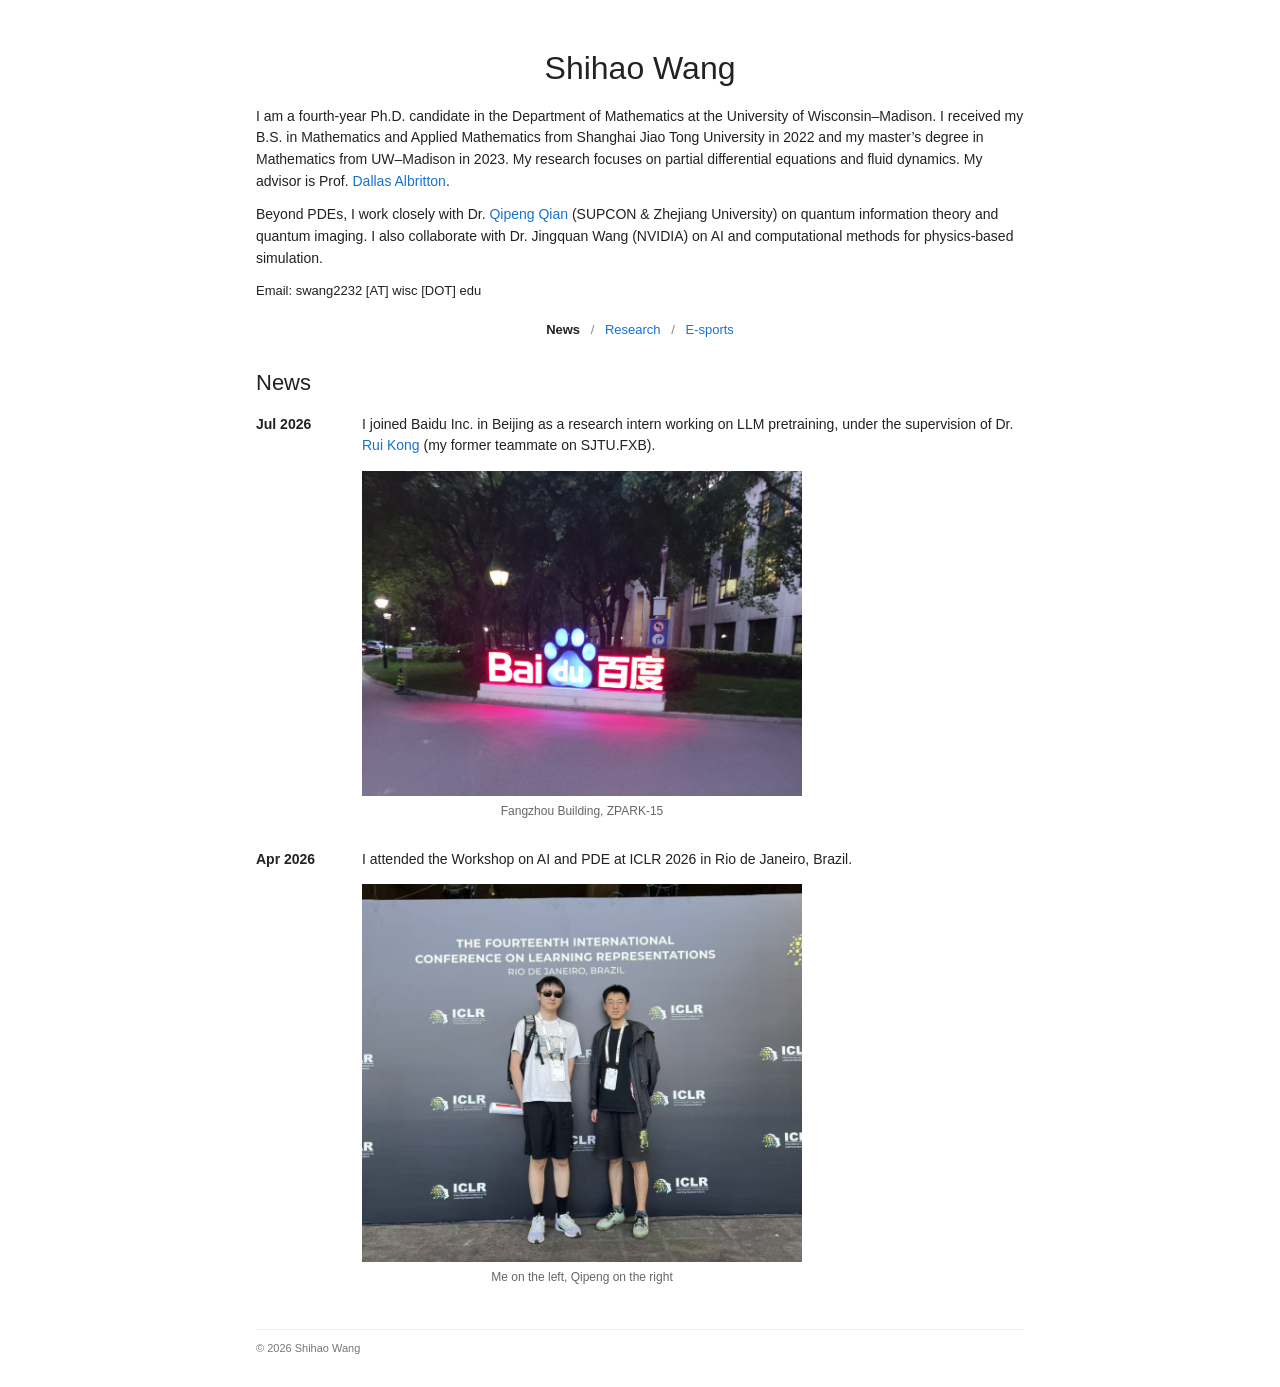
==== commit 7696f3e7: "Refine leaderboard text and make News photos smaller" ====
--- a/index.html
+++ b/index.html
@@ -9,7 +9,7 @@
     <meta name="theme-color" content="#ffffff">
     <title>Shihao Wang</title>
     <link rel="stylesheet" href="./stylesheet.css">
-    <link rel="stylesheet" href="./styles.css?v=20261117-iclr-news">
+    <link rel="stylesheet" href="./styles.css?v=20261117-news-compact">
     <script type="module" src="./app.js?v=20261117-curated"></script>
   </head>
   <body>
@@ -59,7 +59,7 @@
                 I attended the Workshop on AI and PDE at ICLR 2026 in Rio de Janeiro, Brazil.
                 <figure class="news-photo">
                   <img src="./assets/news/iclr-2026.png" alt="Shihao Wang on the left and Qipeng Qian on the right at ICLR 2026 in Rio de Janeiro" width="932" height="801" loading="lazy" decoding="async">
-                  <figcaption>With Qipeng Qian at ICLR 2026 (me on the left, Qipeng on the right).</figcaption>
+                  <figcaption>Me on the left, Qipeng on the right</figcaption>
                 </figure>
               </dd>
             </div>
@@ -113,7 +113,7 @@
             <div><dt><time datetime="2025-06">Jun 2025</time></dt><dd>Reached <strong>7,500 MMR</strong>.</dd></div>
             <div><dt><time datetime="2026-05">May 2026</time></dt><dd>Reached <strong>8,000 MMR</strong>, ranking in the <strong>top 800</strong> on the US East server.</dd></div>
           </dl>
-          <p class="mmr-status">Adjusted to <strong>6337 MMR</strong> after <a href="https://www.dota2.com/summerscrub2026" target="_blank" rel="noopener noreferrer">Valve's MMR rescaling</a> (<time datetime="2026-08">August 2026</time>). Leaderboard position unchanged, currently ranked 937.</p>
+          <p class="mmr-status">Adjusted to <strong>6337 MMR</strong> after <a href="https://www.dota2.com/summerscrub2026" target="_blank" rel="noopener noreferrer">Valve's MMR rescaling</a> (<time datetime="2026-08">August 2026</time>). Leaderboard position unchanged, currently ranked #937.</p>
           <h3 class="subsection-title">Main Account Statistics</h3>
           <div class="player-strip">
             <div class="player-avatar" id="player-avatar" aria-hidden="true"></div>
--- a/styles.css
+++ b/styles.css
@@ -20,7 +20,7 @@
 .news-item+.news-item{margin-top:28px}
 .news-item dt{font-weight:700;white-space:nowrap}
 .news-item dd{margin:0}
-.news-photo{width:100%;max-width:560px;margin:14px 0 0}
+.news-photo{width:100%;max-width:440px;margin:14px 0 0}
 .news-photo img{display:block;width:100%;height:auto}
 .news-photo figcaption{margin-top:6px;font-size:12px;color:#666;text-align:center}
 .publication-toolbar{display:flex;align-items:center;justify-content:space-between;gap:15px;margin-top:10px;font-size:13px}
